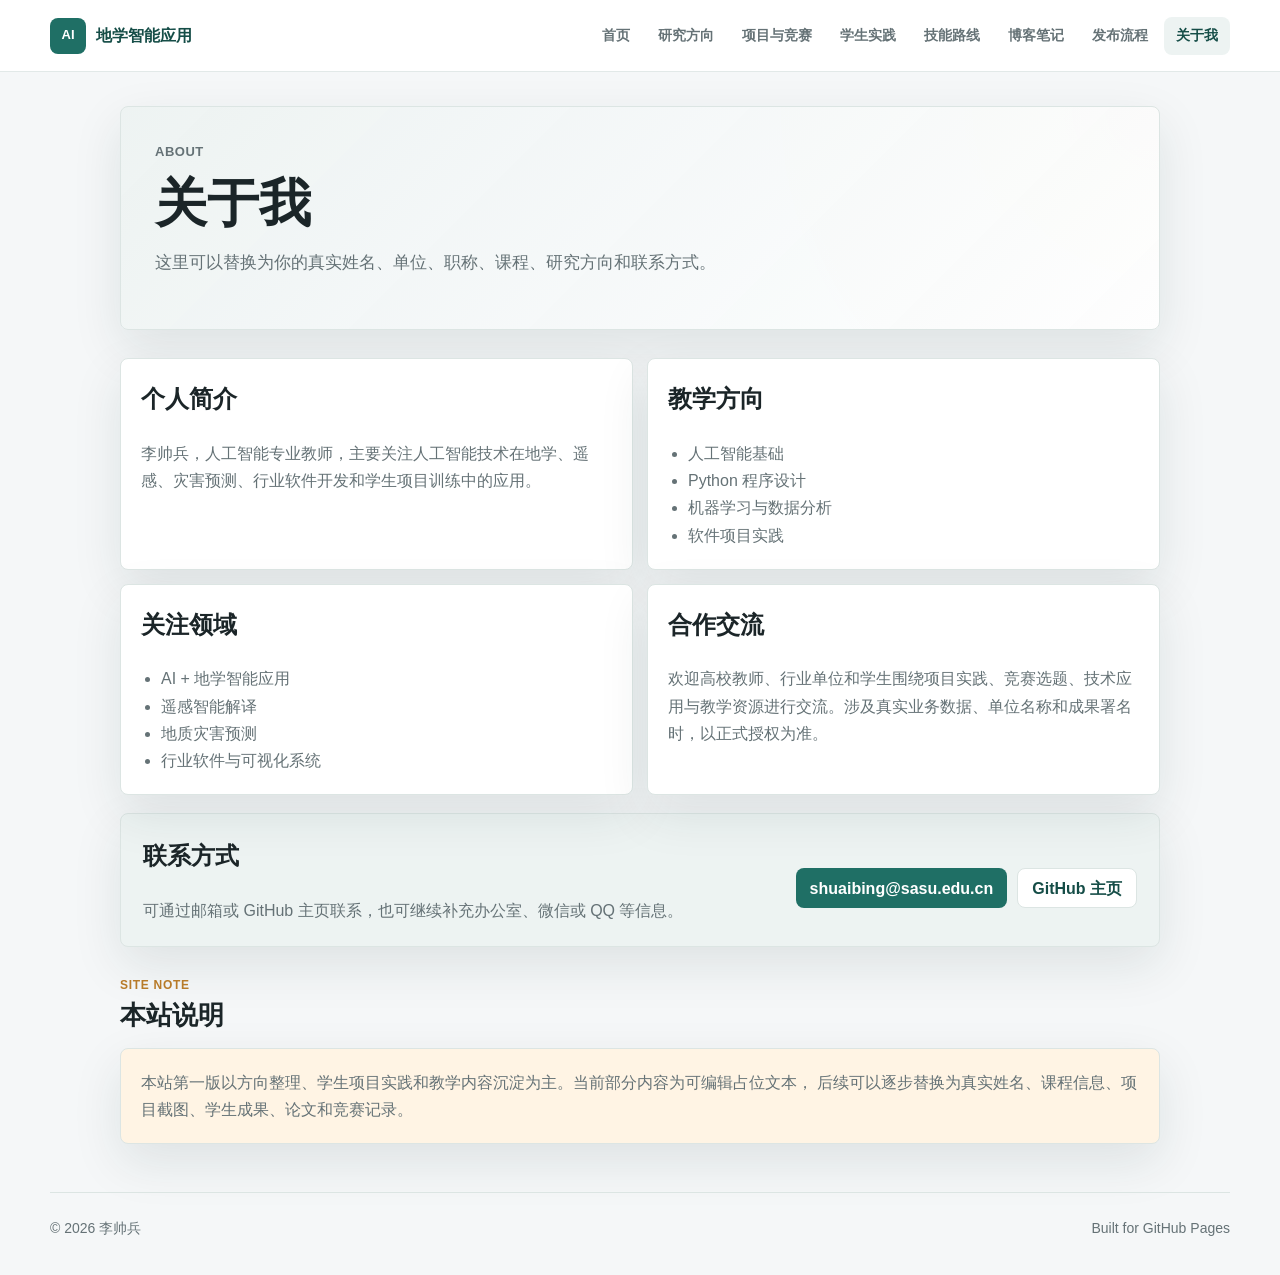
==== about.html @ b3c758a6 "Initial GitHub Pages blog" ====
<!doctype html>
<html lang="zh-CN">
  <head>
    <meta charset="utf-8" />
    <meta name="viewport" content="width=device-width, initial-scale=1" />
    <title>关于我 | AI + 地学智能应用</title>
    <link rel="stylesheet" href="styles.css" />
  </head>
  <body>
    <header class="site-header">
      <a class="brand" href="index.html"><span class="brand-mark">AI</span><span>地学智能应用</span></a>
      <button class="menu-toggle" type="button" aria-expanded="false" aria-controls="site-nav">菜单</button>
      <nav class="site-nav" id="site-nav">
        <a href="index.html">首页</a>
        <a href="research.html">研究方向</a>
        <a href="projects.html">项目与竞赛</a>
        <a href="opportunities.html">学生实践</a>
        <a href="skills.html">技能路线</a>
        <a href="notes.html">博客笔记</a>
        <a href="publish.html">发布流程</a>
        <a class="active" href="about.html">关于我</a>
      </nav>
    </header>
    <main class="page">
      <section class="page-hero">
        <p class="eyebrow">About</p>
        <h1>关于我</h1>
        <p>这里可以替换为你的真实姓名、单位、职称、课程、研究方向和联系方式。</p>
      </section>

      <section class="about-grid">
        <article class="about-panel">
          <h2>个人简介</h2>
          <p>李帅兵，人工智能专业教师，主要关注人工智能技术在地学、遥感、灾害预测、行业软件开发和学生项目训练中的应用。</p>
        </article>
        <article class="about-panel">
          <h2>教学方向</h2>
          <ul>
            <li>人工智能基础</li>
            <li>Python 程序设计</li>
            <li>机器学习与数据分析</li>
            <li>软件项目实践</li>
          </ul>
        </article>
        <article class="about-panel">
          <h2>关注领域</h2>
          <ul>
            <li>AI + 地学智能应用</li>
            <li>遥感智能解译</li>
            <li>地质灾害预测</li>
            <li>行业软件与可视化系统</li>
          </ul>
        </article>
        <article class="about-panel">
          <h2>合作交流</h2>
          <p>欢迎高校教师、行业单位和学生围绕项目实践、竞赛选题、技术应用与教学资源进行交流。涉及真实业务数据、单位名称和成果署名时，以正式授权为准。</p>
        </article>
      </section>

      <section class="contact-strip">
        <div>
          <h2>联系方式</h2>
        <p>可通过邮箱或 GitHub 主页联系，也可继续补充办公室、微信或 QQ 等信息。</p>
      </div>
        <div class="contact-actions">
          <a class="primary-link" href="mailto:shuaibing@sasu.edu.cn">shuaibing@sasu.edu.cn</a>
          <a class="secondary-link" href="https://github.com/fanghua-2018" target="_blank" rel="noreferrer">GitHub 主页</a>
        </div>
      </section>

      <section class="section">
        <div class="section-heading"><span>Site Note</span><h2>本站说明</h2></div>
        <div class="notice-panel">
          <p>
            本站第一版以方向整理、学生项目实践和教学内容沉淀为主。当前部分内容为可编辑占位文本，
            后续可以逐步替换为真实姓名、课程信息、项目截图、学生成果、论文和竞赛记录。
          </p>
        </div>
      </section>
    </main>
    <footer class="site-footer"><span>© 2026 李帅兵</span><span>Built for GitHub Pages</span></footer>
    <script src="script.js"></script>
  </body>
</html>
---- styles.css ----
:root {
  --bg: #f5f7f8;
  --surface: #ffffff;
  --surface-soft: #edf3f2;
  --ink: #1b2528;
  --muted: #657276;
  --line: #dce5e3;
  --brand: #1f6f65;
  --brand-dark: #154d47;
  --accent: #b77a28;
  --accent-soft: #fff4e4;
  --shadow: 0 18px 50px rgba(24, 45, 50, 0.1);
}

* {
  box-sizing: border-box;
}

html {
  scroll-behavior: smooth;
}

body {
  margin: 0;
  min-width: 320px;
  background: var(--bg);
  color: var(--ink);
  font-family: "Microsoft YaHei", "PingFang SC", Arial, sans-serif;
  line-height: 1.7;
}

a {
  color: inherit;
  text-decoration: none;
}

p,
h1,
h2,
h3 {
  margin-top: 0;
}

button {
  font: inherit;
}

.site-header {
  position: sticky;
  top: 0;
  z-index: 20;
  display: flex;
  align-items: center;
  justify-content: space-between;
  gap: 24px;
  min-height: 72px;
  padding: 0 max(24px, calc((100vw - 1180px) / 2));
  border-bottom: 1px solid rgba(220, 229, 227, 0.82);
  background: rgba(255, 255, 255, 0.92);
  backdrop-filter: blur(16px);
}

.brand {
  display: flex;
  align-items: center;
  gap: 10px;
  color: var(--brand-dark);
  font-weight: 800;
  white-space: nowrap;
}

.brand-mark {
  display: grid;
  width: 36px;
  height: 36px;
  place-items: center;
  border-radius: 8px;
  background: var(--brand);
  color: #ffffff;
  font-size: 13px;
  letter-spacing: 0;
}

.site-nav {
  display: flex;
  align-items: center;
  gap: 4px;
}

.site-nav a {
  min-height: 38px;
  border-radius: 8px;
  padding: 7px 12px;
  color: var(--muted);
  font-size: 14px;
  font-weight: 700;
}

.site-nav a:hover,
.site-nav a.active {
  background: var(--surface-soft);
  color: var(--brand-dark);
}

.menu-toggle {
  display: none;
  min-height: 38px;
  border: 1px solid var(--line);
  border-radius: 8px;
  background: var(--surface);
  color: var(--brand-dark);
  padding: 0 12px;
  font-weight: 700;
}

.layout {
  display: grid;
  grid-template-columns: 300px minmax(0, 1fr);
  gap: 28px;
  width: min(1180px, calc(100vw - 48px));
  margin: 34px auto 48px;
}

.profile-card {
  position: sticky;
  top: 96px;
  align-self: start;
  padding: 24px;
  border: 1px solid var(--line);
  border-radius: 8px;
  background: var(--surface);
  box-shadow: var(--shadow);
}

.avatar {
  display: grid;
  width: 112px;
  height: 112px;
  place-items: center;
  margin-bottom: 18px;
  border-radius: 8px;
  background: linear-gradient(145deg, #1f6f65, #2d86a0);
  color: #ffffff;
  font-weight: 800;
}

.profile-card h1 {
  margin-bottom: 4px;
  font-size: 28px;
  line-height: 1.2;
}

.profile-card p {
  color: var(--muted);
}

.role {
  color: var(--brand) !important;
  font-weight: 800;
}

.profile-links {
  display: flex;
  flex-wrap: wrap;
  gap: 10px;
  margin-top: 18px;
}

.profile-links a,
.primary-link,
.secondary-link,
.share-button {
  display: inline-flex;
  align-items: center;
  justify-content: center;
  min-height: 40px;
  border-radius: 8px;
  padding: 0 14px;
  font-weight: 800;
}

.profile-links a,
.secondary-link,
.share-button {
  border: 1px solid var(--line);
  background: var(--surface);
  color: var(--brand-dark);
}

.primary-link {
  background: var(--brand);
  color: #ffffff;
}

.primary-link:hover {
  background: var(--brand-dark);
}

.secondary-link:hover,
.profile-links a:hover,
.share-button:hover {
  border-color: rgba(31, 111, 101, 0.45);
  background: var(--surface-soft);
}

.share-button {
  cursor: pointer;
}

.share-button.compact {
  min-height: 36px;
  padding: 0 12px;
  font-size: 14px;
}

.content,
.page {
  min-width: 0;
}

.page {
  width: min(1040px, calc(100vw - 48px));
  margin: 34px auto 48px;
}

.hero,
.page-hero {
  padding: 34px;
  border: 1px solid var(--line);
  border-radius: 8px;
  background:
    linear-gradient(135deg, rgba(237, 243, 242, 0.92), rgba(255, 255, 255, 0.95)),
    radial-gradient(circle at top right, rgba(183, 122, 40, 0.18), transparent 36%);
  box-shadow: var(--shadow);
}

.hero h2,
.page-hero h1 {
  max-width: 820px;
  margin-bottom: 16px;
  color: var(--ink);
  font-size: clamp(30px, 5vw, 52px);
  line-height: 1.16;
}

.hero p,
.page-hero p {
  max-width: 780px;
  color: var(--muted);
  font-size: 17px;
}

.eyebrow {
  margin-bottom: 10px;
  color: var(--accent);
  font-size: 13px !important;
  font-weight: 900;
  letter-spacing: 0.04em;
  text-transform: uppercase;
}

.hero-actions {
  display: flex;
  flex-wrap: wrap;
  gap: 12px;
  margin-top: 26px;
}

.section {
  margin-top: 28px;
}

.section-heading {
  margin-bottom: 16px;
}

.section-heading span {
  display: block;
  margin-bottom: 4px;
  color: var(--accent);
  font-size: 12px;
  font-weight: 900;
  letter-spacing: 0.06em;
  text-transform: uppercase;
}

.section-heading h2 {
  margin-bottom: 0;
  font-size: 26px;
  line-height: 1.25;
}

.card-grid {
  display: grid;
  grid-template-columns: repeat(2, minmax(0, 1fr));
  gap: 16px;
}

.card,
.notice-panel,
.project-card,
.competition-list article,
.research-item,
.level-list article,
.roadmap-item,
.post-list article,
.about-panel,
.apply-box,
.contact-strip {
  border: 1px solid var(--line);
  border-radius: 8px;
  background: var(--surface);
  box-shadow: var(--shadow);
}

.card,
.notice-panel,
.competition-list article,
.level-list article,
.about-panel,
.apply-box {
  padding: 20px;
}

.card h3,
.notice-panel h3,
.project-card h3 {
  margin-bottom: 8px;
  font-size: 18px;
}

.card p,
.notice-panel p,
.project-card p,
.competition-list p,
.about-panel p,
.apply-box p {
  margin-bottom: 0;
  color: var(--muted);
}

.split-section {
  display: grid;
  grid-template-columns: minmax(0, 1.25fr) minmax(260px, 0.75fr);
  gap: 16px;
  align-items: start;
}

.feature-list {
  display: grid;
  gap: 10px;
  margin: 0;
  padding: 0;
  list-style: none;
}

.feature-list li {
  padding: 14px 16px;
  border: 1px solid var(--line);
  border-radius: 8px;
  background: var(--surface);
  color: var(--ink);
  font-weight: 700;
}

.notice-panel {
  background: var(--accent-soft);
}

.notice-panel a {
  display: inline-flex;
  margin-top: 16px;
  color: var(--brand-dark);
  font-weight: 900;
}

.notice-panel ul {
  margin: 0;
  padding-left: 20px;
  color: var(--muted);
}

.timeline {
  display: grid;
  gap: 14px;
}

.timeline-item {
  display: grid;
  grid-template-columns: 84px minmax(0, 1fr);
  gap: 16px;
  padding: 18px;
  border: 1px solid var(--line);
  border-radius: 8px;
  background: var(--surface);
}

.timeline-item time {
  color: var(--brand);
  font-weight: 900;
}

.timeline-item h3 {
  margin-bottom: 4px;
  font-size: 18px;
}

.timeline-item p {
  margin-bottom: 0;
  color: var(--muted);
}

.research-list {
  display: grid;
  gap: 18px;
  margin-top: 28px;
}

.research-item {
  padding: 24px;
}

.research-item > p {
  color: var(--muted);
}

.detail-grid {
  display: grid;
  grid-template-columns: repeat(4, minmax(0, 1fr));
  gap: 12px;
  margin-top: 18px;
}

.detail-grid div {
  padding: 14px;
  border-radius: 8px;
  background: var(--surface-soft);
}

.detail-grid h3 {
  margin-bottom: 6px;
  color: var(--brand-dark);
  font-size: 15px;
}

.detail-grid p {
  margin-bottom: 0;
  color: var(--muted);
  font-size: 14px;
}

.project-grid {
  display: grid;
  grid-template-columns: repeat(2, minmax(0, 1fr));
  gap: 16px;
}

.project-card {
  padding: 22px;
}

.tag {
  display: inline-flex;
  margin-bottom: 12px;
  border-radius: 999px;
  padding: 4px 10px;
  background: var(--surface-soft);
  color: var(--brand-dark);
  font-size: 12px;
  font-weight: 900;
}

dl {
  display: grid;
  gap: 8px;
  margin: 16px 0 0;
}

dt {
  color: var(--brand-dark);
  font-weight: 900;
}

dd {
  margin: -6px 0 6px;
  color: var(--muted);
}

.competition-list,
.level-list,
.post-list,
.about-grid {
  display: grid;
  gap: 14px;
}

.competition-list {
  grid-template-columns: repeat(2, minmax(0, 1fr));
}

.level-list article {
  display: grid;
  grid-template-columns: 64px minmax(0, 1fr);
  gap: 14px;
  align-items: start;
  margin-bottom: 12px;
}

.level-list strong {
  color: var(--brand-dark);
}

.level-list p {
  margin-bottom: 0;
  color: var(--muted);
}

.apply-box {
  background: var(--surface-soft);
}

.roadmap {
  display: grid;
  gap: 16px;
  margin-top: 28px;
}

.roadmap-item {
  display: grid;
  grid-template-columns: 74px minmax(0, 1fr);
  gap: 18px;
  padding: 22px;
}

.roadmap-item span {
  display: grid;
  width: 54px;
  height: 54px;
  place-items: center;
  border-radius: 8px;
  background: var(--brand);
  color: #ffffff;
  font-weight: 900;
}

.roadmap-item p {
  margin-bottom: 0;
  color: var(--muted);
}

.post-list article {
  padding: 20px;
}

.post-list time {
  display: inline-flex;
  margin-bottom: 8px;
  color: var(--accent);
  font-size: 13px;
  font-weight: 900;
}

.post-list p {
  margin-bottom: 0;
  color: var(--muted);
}

.post-actions,
.article-actions,
.contact-actions {
  display: flex;
  flex-wrap: wrap;
  gap: 10px;
  margin-top: 16px;
}

.about-grid {
  grid-template-columns: repeat(2, minmax(0, 1fr));
  margin-top: 28px;
}

.about-panel ul {
  margin: 0;
  padding-left: 20px;
  color: var(--muted);
}

.contact-strip {
  display: flex;
  align-items: center;
  justify-content: space-between;
  gap: 20px;
  margin-top: 18px;
  padding: 22px;
  background: var(--surface-soft);
}

.contact-strip p {
  margin-bottom: 0;
  color: var(--muted);
}

.code-panel {
  overflow-x: auto;
  border: 1px solid var(--line);
  border-radius: 8px;
  background: #17252a;
  box-shadow: var(--shadow);
}

.code-panel pre {
  margin: 0;
  padding: 20px;
  color: #eff7f5;
  font-family: Consolas, "Courier New", monospace;
  line-height: 1.65;
}

.article {
  border: 1px solid var(--line);
  border-radius: 8px;
  padding: 34px;
  background: var(--surface);
  box-shadow: var(--shadow);
}

.article h1 {
  max-width: 840px;
  margin-bottom: 14px;
  font-size: clamp(30px, 4vw, 46px);
  line-height: 1.2;
}

.article h2 {
  margin-top: 30px;
  margin-bottom: 10px;
  font-size: 24px;
}

.article p {
  color: var(--muted);
}

.article-lead {
  max-width: 820px;
  font-size: 18px;
}

.back-link {
  display: inline-flex;
  margin-bottom: 22px;
  color: var(--brand-dark);
  font-weight: 900;
}

.site-footer {
  display: flex;
  justify-content: space-between;
  gap: 18px;
  width: min(1180px, calc(100vw - 48px));
  margin: 0 auto;
  padding: 24px 0 34px;
  border-top: 1px solid var(--line);
  color: var(--muted);
  font-size: 14px;
}

@media (max-width: 980px) {
  .site-header {
    flex-wrap: wrap;
    min-height: auto;
    padding: 14px 20px;
  }

  .menu-toggle {
    display: inline-flex;
    align-items: center;
  }

  .site-nav {
    display: none;
    width: 100%;
    flex-wrap: wrap;
    padding-top: 10px;
  }

  .site-nav.open {
    display: flex;
  }

  .layout,
  .split-section,
  .detail-grid,
  .project-grid,
  .competition-list,
  .about-grid {
    grid-template-columns: 1fr;
  }

  .profile-card {
    position: static;
  }
}

@media (max-width: 680px) {
  .layout,
  .page,
  .site-footer {
    width: min(100vw - 28px, 1180px);
  }

  .hero,
  .page-hero {
    padding: 24px 20px;
  }

  .hero h2,
  .page-hero h1 {
    font-size: 32px;
  }

  .card-grid {
    grid-template-columns: 1fr;
  }

  .timeline-item,
  .roadmap-item,
  .level-list article {
    grid-template-columns: 1fr;
  }

  .contact-strip,
  .site-footer {
    align-items: flex-start;
    flex-direction: column;
  }
}
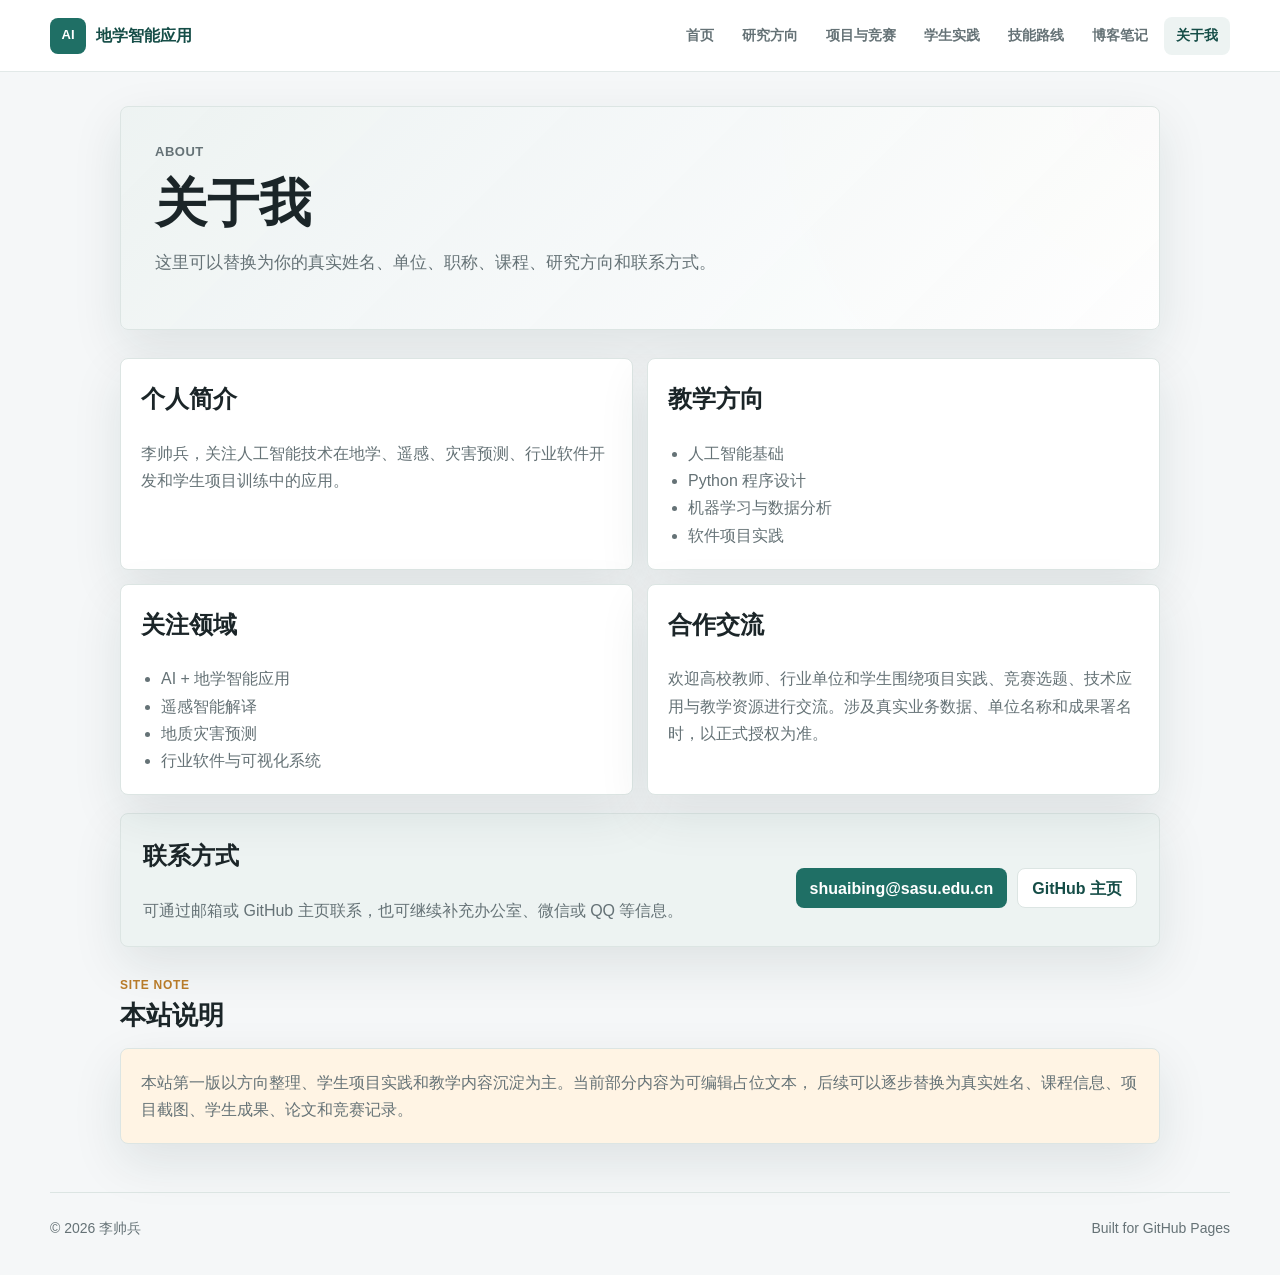
==== commit b8de02f9: "Simplify blog homepage" ====
--- a/about.html
+++ b/about.html
@@ -17,7 +17,6 @@
         <a href="opportunities.html">学生实践</a>
         <a href="skills.html">技能路线</a>
         <a href="notes.html">博客笔记</a>
-        <a href="publish.html">发布流程</a>
         <a class="active" href="about.html">关于我</a>
       </nav>
     </header>
@@ -31,7 +30,7 @@
       <section class="about-grid">
         <article class="about-panel">
           <h2>个人简介</h2>
-          <p>李帅兵，人工智能专业教师，主要关注人工智能技术在地学、遥感、灾害预测、行业软件开发和学生项目训练中的应用。</p>
+          <p>李帅兵，关注人工智能技术在地学、遥感、灾害预测、行业软件开发和学生项目训练中的应用。</p>
         </article>
         <article class="about-panel">
           <h2>教学方向</h2>
--- a/styles.css
+++ b/styles.css
@@ -234,6 +234,29 @@
   box-shadow: var(--shadow);
 }
 
+.visual-hero {
+  display: grid;
+  grid-template-columns: minmax(0, 0.95fr) minmax(320px, 1.05fr);
+  gap: 28px;
+  align-items: center;
+}
+
+.hero-media {
+  overflow: hidden;
+  border: 1px solid rgba(31, 111, 101, 0.22);
+  border-radius: 8px;
+  background: var(--surface);
+  box-shadow: 0 16px 38px rgba(20, 48, 55, 0.16);
+}
+
+.hero-media img {
+  display: block;
+  width: 100%;
+  height: auto;
+  aspect-ratio: 16 / 9;
+  object-fit: cover;
+}
+
 .hero h2,
 .page-hero h1 {
   max-width: 820px;
@@ -600,22 +623,6 @@
   color: var(--muted);
 }
 
-.code-panel {
-  overflow-x: auto;
-  border: 1px solid var(--line);
-  border-radius: 8px;
-  background: #17252a;
-  box-shadow: var(--shadow);
-}
-
-.code-panel pre {
-  margin: 0;
-  padding: 20px;
-  color: #eff7f5;
-  font-family: Consolas, "Courier New", monospace;
-  line-height: 1.65;
-}
-
 .article {
   border: 1px solid var(--line);
   border-radius: 8px;
@@ -689,6 +696,7 @@
   }
 
   .layout,
+  .visual-hero,
   .split-section,
   .detail-grid,
   .project-grid,
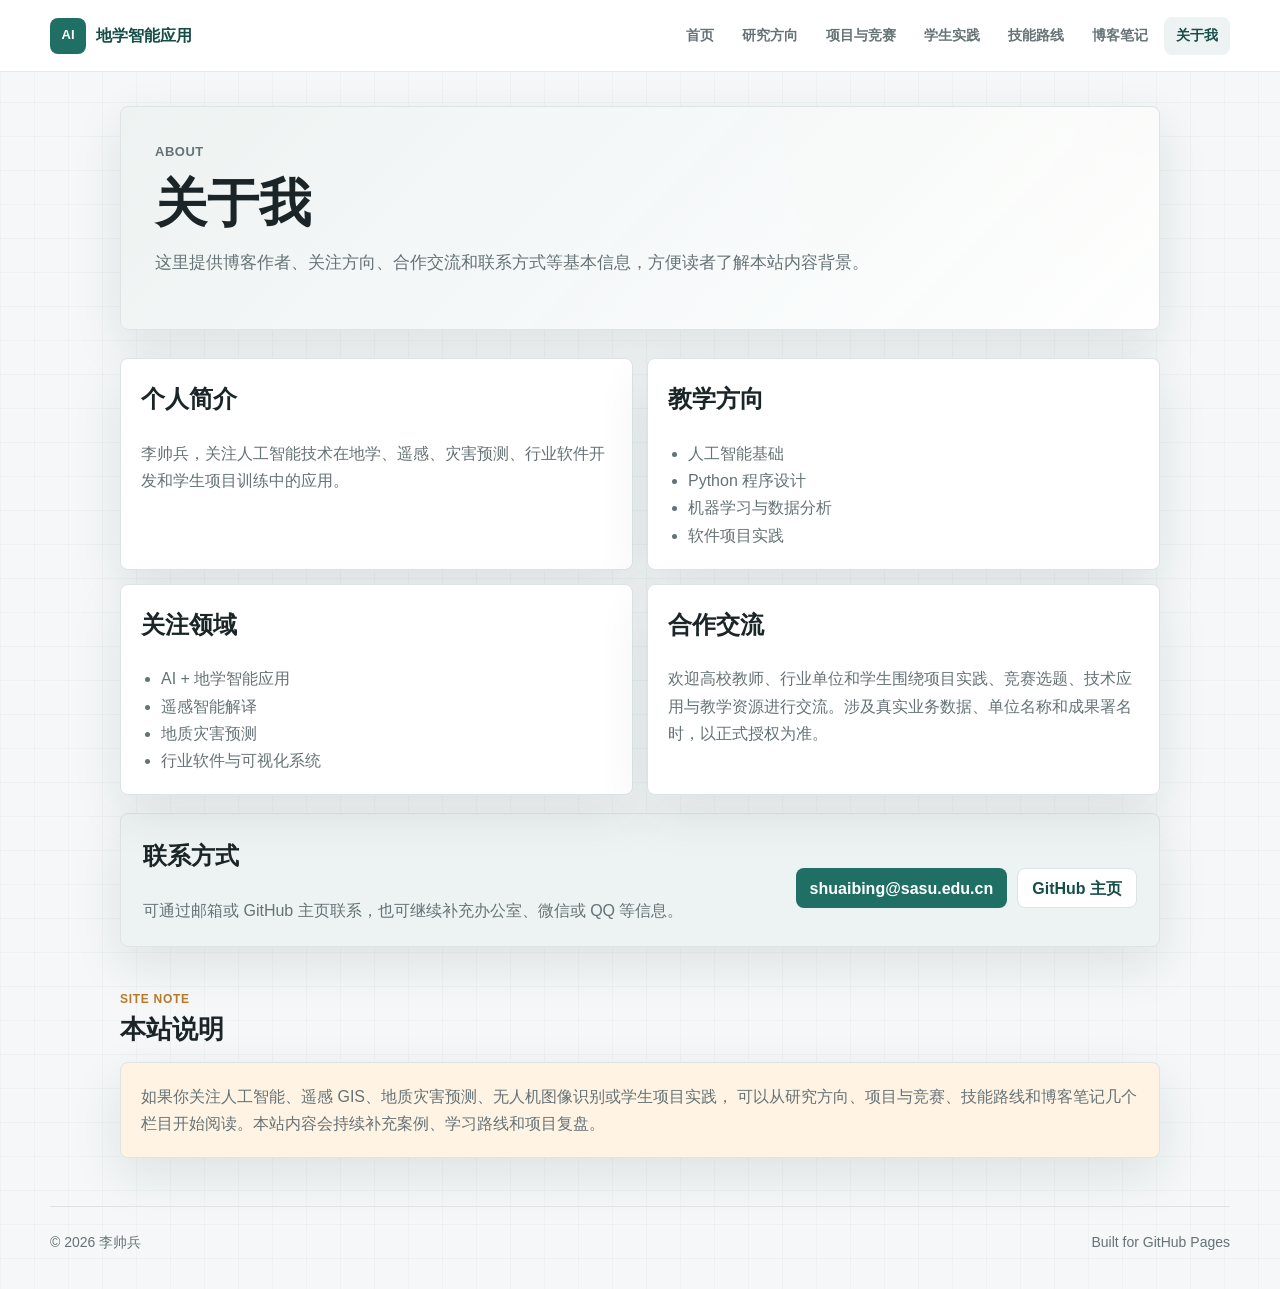
==== commit 0abe2e45: "Update blog visuals and research layout" ====
--- a/about.html
+++ b/about.html
@@ -24,7 +24,7 @@
       <section class="page-hero">
         <p class="eyebrow">About</p>
         <h1>关于我</h1>
-        <p>这里可以替换为你的真实姓名、单位、职称、课程、研究方向和联系方式。</p>
+        <p>这里提供博客作者、关注方向、合作交流和联系方式等基本信息，方便读者了解本站内容背景。</p>
       </section>
 
       <section class="about-grid">
@@ -71,8 +71,8 @@
         <div class="section-heading"><span>Site Note</span><h2>本站说明</h2></div>
         <div class="notice-panel">
           <p>
-            本站第一版以方向整理、学生项目实践和教学内容沉淀为主。当前部分内容为可编辑占位文本，
-            后续可以逐步替换为真实姓名、课程信息、项目截图、学生成果、论文和竞赛记录。
+            如果你关注人工智能、遥感 GIS、地质灾害预测、无人机图像识别或学生项目实践，
+            可以从研究方向、项目与竞赛、技能路线和博客笔记几个栏目开始阅读。本站内容会持续补充案例、学习路线和项目复盘。
           </p>
         </div>
       </section>
--- a/styles.css
+++ b/styles.css
@@ -23,7 +23,11 @@
 body {
   margin: 0;
   min-width: 320px;
-  background: var(--bg);
+  background:
+    linear-gradient(rgba(31, 111, 101, 0.035) 1px, transparent 1px),
+    linear-gradient(90deg, rgba(31, 111, 101, 0.035) 1px, transparent 1px),
+    var(--bg);
+  background-size: 34px 34px;
   color: var(--ink);
   font-family: "Microsoft YaHei", "PingFang SC", Arial, sans-serif;
   line-height: 1.7;
@@ -121,6 +125,11 @@
   margin: 34px auto 48px;
 }
 
+.home-page {
+  width: min(1180px, calc(100vw - 48px));
+  margin: 34px auto 56px;
+}
+
 .profile-card {
   position: sticky;
   top: 96px;
@@ -236,9 +245,19 @@
 
 .visual-hero {
   display: grid;
-  grid-template-columns: minmax(0, 0.95fr) minmax(320px, 1.05fr);
-  gap: 28px;
+  grid-template-columns: minmax(0, 0.95fr) minmax(340px, 1.05fr);
+  gap: clamp(28px, 4vw, 56px);
   align-items: center;
+  min-height: 500px;
+  padding: clamp(28px, 5vw, 56px);
+  background:
+    linear-gradient(135deg, rgba(255, 255, 255, 0.96), rgba(238, 247, 245, 0.92)),
+    radial-gradient(circle at 86% 18%, rgba(47, 127, 184, 0.16), transparent 34%),
+    radial-gradient(circle at 14% 88%, rgba(184, 132, 47, 0.12), transparent 34%);
+}
+
+.hero-copy {
+  min-width: 0;
 }
 
 .hero-media {
@@ -266,6 +285,19 @@
   line-height: 1.16;
 }
 
+.hero h1 {
+  max-width: 540px;
+  margin: 0 0 10px;
+  font-size: clamp(42px, 6vw, 72px);
+  line-height: 1.02;
+  letter-spacing: 0;
+  overflow-wrap: normal;
+}
+
+.hero h2 {
+  font-size: clamp(24px, 4vw, 42px);
+}
+
 .hero p,
 .page-hero p {
   max-width: 780px;
@@ -290,7 +322,7 @@
 }
 
 .section {
-  margin-top: 28px;
+  margin-top: 42px;
 }
 
 .section-heading {
@@ -311,6 +343,117 @@
   margin-bottom: 0;
   font-size: 26px;
   line-height: 1.25;
+}
+
+.feature-row {
+  display: grid;
+  grid-template-columns: minmax(0, 1.15fr) minmax(280px, 0.85fr);
+  gap: 16px;
+}
+
+.featured-post,
+.update-panel,
+.topic-card,
+.about-strip {
+  border: 1px solid var(--line);
+  border-radius: 8px;
+  background: rgba(255, 255, 255, 0.86);
+  box-shadow: 0 14px 34px rgba(24, 45, 50, 0.08);
+}
+
+.featured-post {
+  padding: 24px;
+}
+
+.featured-post time {
+  display: inline-flex;
+  margin-bottom: 10px;
+  color: var(--accent);
+  font-size: 13px;
+  font-weight: 900;
+}
+
+.featured-post h3 {
+  margin-bottom: 10px;
+  font-size: 24px;
+}
+
+.featured-post p,
+.update-panel p,
+.topic-card p,
+.about-strip p {
+  margin-bottom: 0;
+  color: var(--muted);
+}
+
+.update-panel {
+  padding: 24px;
+  background: rgba(238, 247, 245, 0.9);
+}
+
+.update-panel span {
+  display: block;
+  margin-bottom: 12px;
+  color: var(--brand-dark);
+  font-size: 13px;
+  font-weight: 900;
+  letter-spacing: 0.06em;
+  text-transform: uppercase;
+}
+
+.text-link {
+  display: inline-flex;
+  margin-top: 16px;
+  color: var(--brand-dark);
+  font-weight: 900;
+}
+
+.text-link:hover {
+  color: var(--accent);
+}
+
+.topic-grid {
+  display: grid;
+  grid-template-columns: repeat(4, minmax(0, 1fr));
+  gap: 14px;
+}
+
+.topic-card {
+  display: block;
+  padding: 20px;
+  min-height: 190px;
+  transition: transform 0.18s ease, border-color 0.18s ease, background 0.18s ease;
+}
+
+.topic-card:hover {
+  transform: translateY(-3px);
+  border-color: rgba(31, 111, 101, 0.35);
+  background: #ffffff;
+}
+
+.topic-card span {
+  display: inline-flex;
+  margin-bottom: 28px;
+  color: var(--accent);
+  font-weight: 900;
+}
+
+.topic-card h3 {
+  margin-bottom: 8px;
+  font-size: 18px;
+}
+
+.about-strip {
+  display: flex;
+  align-items: center;
+  justify-content: space-between;
+  gap: 24px;
+  padding: 24px;
+}
+
+.about-strip .text-link {
+  flex: 0 0 auto;
+  margin-top: 0;
 }
 
 .card-grid {
@@ -440,11 +583,31 @@
 }
 
 .research-item {
-  padding: 24px;
+  display: grid;
+  grid-template-columns: minmax(220px, 0.34fr) minmax(0, 0.66fr);
+  gap: 22px;
+  align-items: start;
+  justify-items: stretch;
+  padding: 20px;
 }
 
 .research-item > p {
   color: var(--muted);
+}
+
+.research-visual {
+  display: block;
+  width: 100%;
+  aspect-ratio: 16 / 9;
+  object-fit: cover;
+  justify-self: center;
+  border: 1px solid var(--line);
+  border-radius: 8px;
+  background: var(--surface-soft);
+}
+
+.research-body {
+  min-width: 0;
 }
 
 .detail-grid {
@@ -696,7 +859,9 @@
   }
 
   .layout,
+  .home-page,
   .visual-hero,
+  .research-item,
   .split-section,
   .detail-grid,
   .project-grid,
@@ -705,6 +870,11 @@
     grid-template-columns: 1fr;
   }
 
+  .feature-row,
+  .topic-grid {
+    grid-template-columns: repeat(2, minmax(0, 1fr));
+  }
+
   .profile-card {
     position: static;
   }
@@ -712,6 +882,7 @@
 
 @media (max-width: 680px) {
   .layout,
+  .home-page,
   .page,
   .site-footer {
     width: min(100vw - 28px, 1180px);
@@ -729,6 +900,15 @@
 
   .card-grid {
     grid-template-columns: 1fr;
+  }
+
+  .feature-row,
+  .topic-grid {
+    grid-template-columns: 1fr;
+  }
+
+  .topic-card {
+    min-height: auto;
   }
 
   .timeline-item,
@@ -738,8 +918,28 @@
   }
 
   .contact-strip,
+  .about-strip,
   .site-footer {
     align-items: flex-start;
     flex-direction: column;
   }
-}
+
+  .research-list {
+    gap: 20px;
+  }
+
+  .research-item {
+    justify-items: center;
+    gap: 18px;
+    padding: 20px;
+  }
+
+  .research-visual {
+    width: min(100%, 360px);
+    border-radius: 12px;
+  }
+
+  .research-body {
+    width: 100%;
+  }
+}
